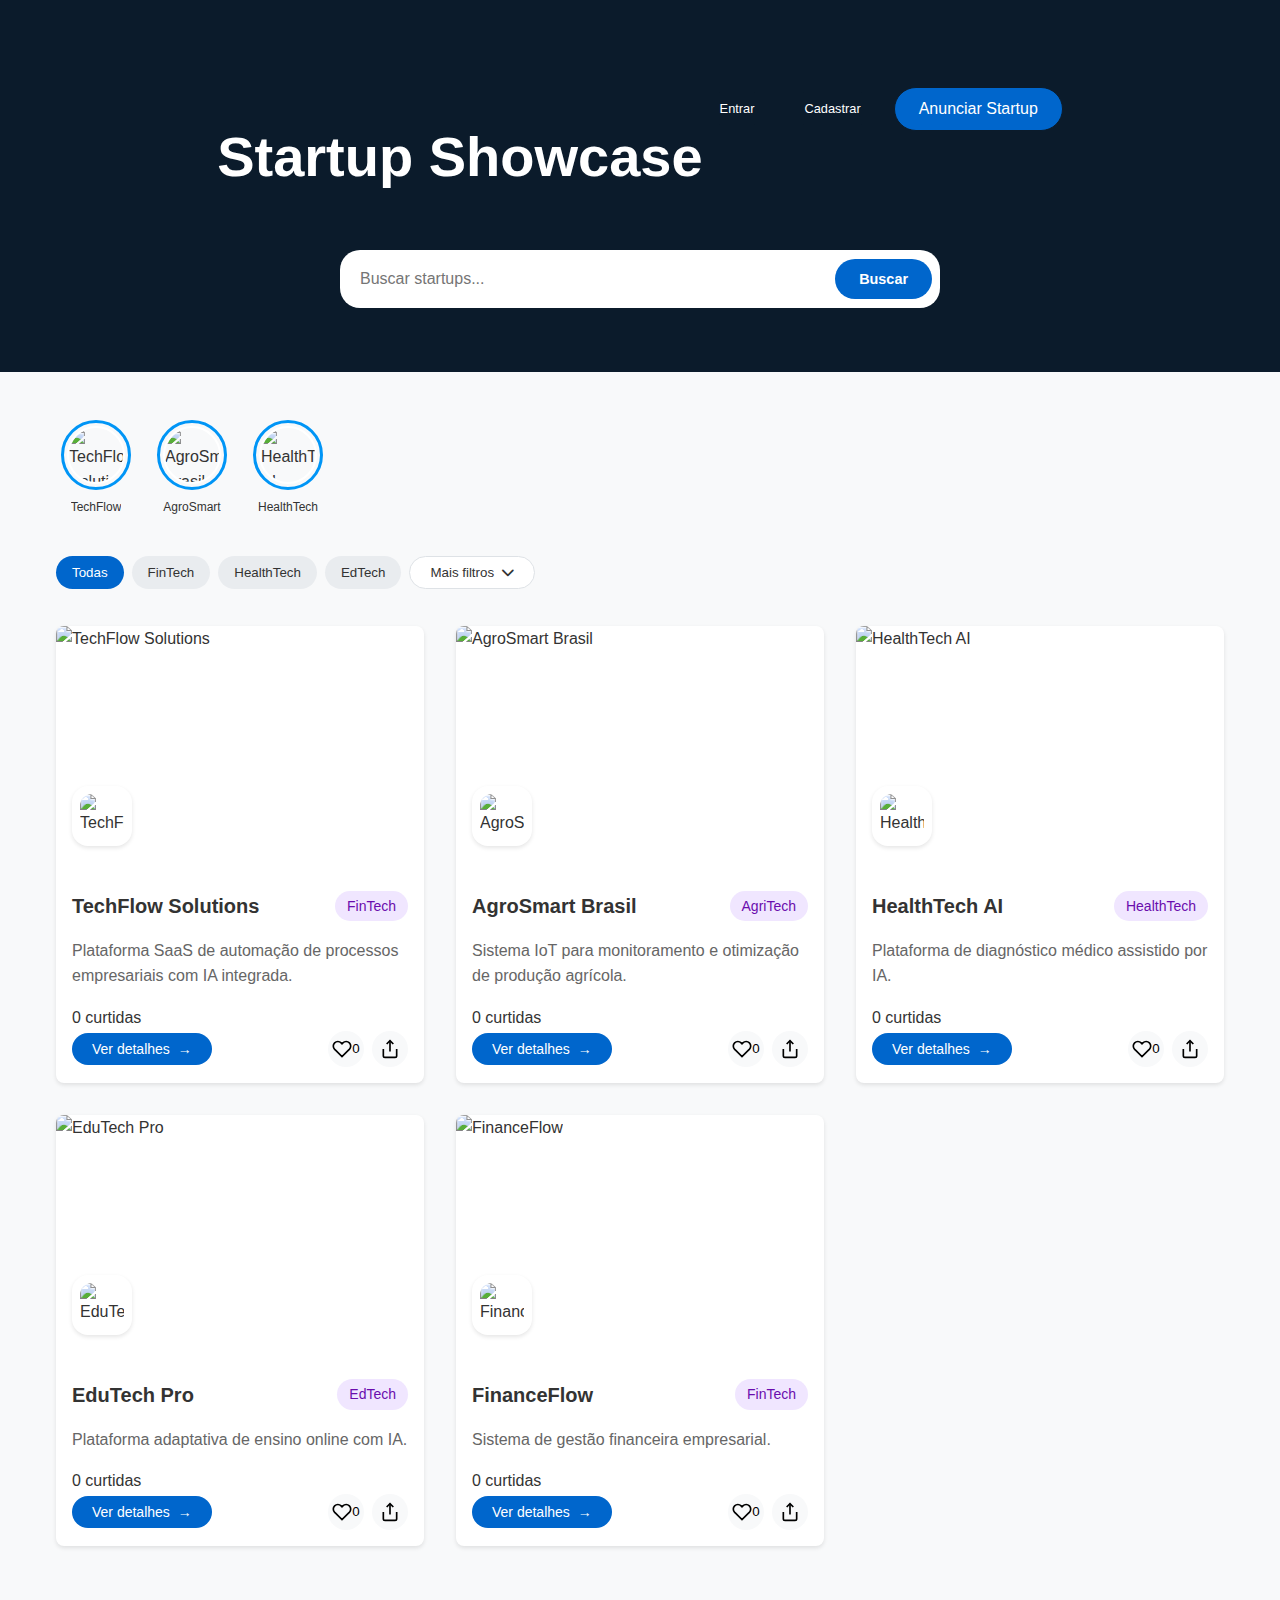
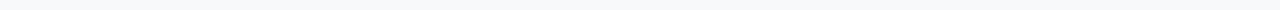
==== index.html @ 5a78ed56 "first commit" ====
<!DOCTYPE html>
<html lang="pt-BR">
<head>
  <meta charset="UTF-8">
  <meta name="viewport" content="width=device-width, initial-scale=1.0">
  <title>Vitrine de Startups</title>
  <link rel="stylesheet" href="styles/style.css">
  <link rel="stylesheet" href="https://cdnjs.cloudflare.com/ajax/libs/font-awesome/6.0.0-beta3/css/all.min.css">
</head>
<body>
  <header class="header">
    <div class="container">
      <div class="header-top">
        <h1>Startup Showcase</h1>
        <div class="hamburger">
          <span></span>
          <span></span>
          <span></span>
        </div>
        <nav class="nav-menu">
          <button class="nav-button login-btn">Entrar</button>
          <button class="nav-button cadastro-btn">Cadastrar</button>
          <button class="nav-button primary">Anunciar Startup</button>
          <button class="nav-button logout-btn" style="display: none;" onclick="logout()">Sair</button>
        </nav>
      </div>
      <div class="search-container">
        <div class="search-box">
          <input type="text" id="searchInput" placeholder="Buscar startups...">
          <button class="search-button">Buscar</button>
        </div>
      </div>
    </div>
  </header>

  <div class="menu-overlay"></div>

  <main class="container">
    <div class="stories-container" id="storiesContainer"></div>
    <div class="category-filter" id="categoryFilter"></div>
    <div class="startup-grid" id="startupGrid"></div>
  </main>

  <!-- Popup de Login -->
  <div class="popup-overlay" id="popupOverlay"></div>
  <div class="popup" id="loginPopup">
    <button class="close-popup" id="closePopup">×</button>
    <h2>Faça login para continuar</h2>
    <p>Você precisa estar logado para interagir com as startups.</p>
    <div class="popup-buttons">
      <button class="popup-button" id="popupLoginButton">Login</button>
      <button class="popup-button" id="popupCadastroButton">Cadastrar</button>
    </div>
  </div>

  <!-- Story Modal -->
  <div class="story-modal" id="storyModal">
    <div class="story-modal-content">
      <button class="story-modal-close" onclick="closeStoryModal()">×</button>
      <img id="storyImage" src="" alt="Story" class="story-modal-image">
      <div class="story-info">
        <div class="story-header">
          <img id="storyLogo" src="" alt="Logo" class="story-logo">
          <span id="storyName" class="story-name-active"></span>
        </div>
      </div>
    </div>
  </div>

  <!-- Startup Modal -->
  <div class="modal" id="startupModal">
    <div class="modal-content">
      <div class="modal-header">
        <h2 id="modalTitle"></h2>
        <button class="close-button" onclick="closeModal()">×</button>
      </div>
      <div class="modal-body" id="modalBody"></div>
    </div>
  </div>

  <script src="js/app.js"></script>
  <script src="js/auth-popup.js"></script>
</body>
</html>
---- styles/style.css ----
:root {
  --primary-color: #0066cc;
  --secondary-color: #f5f5f5;
  --text-color: #333;
  --border-color: #e6e6e6;
  --dark-blue: #0B1B2B;
  --white: #ffffff;
  --gray-100: #f8f9fa;
  --gray-200: #e9ecef;
  --gray-300: #dee2e6;
  --light-purple: #f0e6ff;
  --bright-purple: #8485f0;
  --primary-purple: #6a0dad;
  --transition: all 0.3s ease;
  --z-modal: 1000;
}

* {
  margin: 0;
  padding: 0;
  box-sizing: border-box;
}

body {
  font-family: -apple-system, BlinkMacSystemFont, 'Segoe UI', Roboto, Oxygen, Ubuntu, Cantarell, sans-serif;
  color: var(--text-color);
  background-color: var(--gray-100);
  line-height: 1.6;
}

.container {
  max-width: 1200px;
  margin: 0 auto;
  padding: 0 1rem;
}

.header {
  background-color: var(--dark-blue);
  color: var(--white);
  padding: 4rem 0;
  min-height: 40vh;
  display: flex;
  align-items: center;
  position: relative; /* Adicionado para posicionamento absoluto dos botões */
}

.header-top {
  display: flex;
  justify-content: space-between;
  align-items: center;
  margin-bottom: 1rem; 
  margin-top: 1rem; 
}

.header-logo {
  width: 90px; /* Ajuste o tamanho conforme necessário */
  height: auto;
  margin-right: 1rem; /* Adiciona um espaçamento à direita da logo */
}

.header h1 {
  font-size: 3.5rem;
  font-weight: bold;
  text-align: center;
  margin-bottom: 2rem;
  margin-top: 2rem; /* Adicionado para mover o título para baixo */
}

.nav-buttons {
  display: flex;
  gap: 1rem;
  padding: 0.5rem;
}

.nav-button {
  padding: 0.5rem 1rem;
  border: 1px solid var(--dark-blue);
  border-radius: 999px;
  background: transparent;
  color: var(--white);
  cursor: pointer;
  transition: var(--transition);
  font-size: 0.8rem;
  font-weight: 500;
}

.nav-button:hover {
  background: rgba(255, 255, 255, 0.1);
}

.nav-button.primary {
  font-size: 1rem;
  cursor: pointer;
  padding: 0.75rem 1.5rem;
  border-radius: 25px;
  transition: 0.2s;
  white-space: nowrap;
  background: #0066cc;;
}

.nav-button.primary:hover {
  background: #0052a3;
}

/* Estilos da busca - Base */
.search-container {
  display: flex;
  gap: 0.5rem;
  justify-content: center;
  margin-top: 1rem;
}

.search-box {
  display: flex;
  align-items: center;
  background-color: var(--white);
  border-radius: 20px;
  padding: 0.5rem;
  flex: 1;
  min-width: 0;
  max-width: 600px;
}

.search-box i {
  color: #666;
  margin-right: 0.5rem;
}

.search-box input {
  flex: 1;
  border: none;
  padding: 0.75rem;
  font-size: 1rem;
  outline: none;
}

.search-button {
  background-color: var(--primary-color);
  color: var(--white);
  border: none;
  padding: 0.75rem 1.5rem;
  border-radius: 20px;
  cursor: pointer;
  font-weight: 600;
  font-size: 0.9rem;
  transition: transform 0.2s ease;
}

.search-button:active {
  transform: scale(0.95);
}

/* Responsividade - Telas menores */
@media (max-width: 600px) {
  .search-container {
    flex-direction: column;
    align-items: center;
  }

  .search-box {
    width: 100%;
  }

  .search-box input {
    width: 100%;
  }

  .search-button {
    width: auto;
    margin: 0.5rem auto 0;
    min-width: 150px;
    display: flex;
    justify-content: center;
  }
}

/* Telas muito pequenas */
@media (max-width: 344px) {
  .search-box {
    flex-direction: column;
    padding: 0.5rem;
  }

  .search-box input {
    margin-bottom: 0.5rem;
    width: 100%;
  }

  .search-button {
    width: 80%;
    margin: 0.5rem auto 0;
  }
}

/* Category Filter */
.category-filter {
  display: flex;
  flex-wrap: wrap;
  gap: 0.5rem;
  padding: 1rem 0;
  margin-bottom: 1rem;
  position: relative;
}

.main-categories {
  display: flex;
  flex-wrap: wrap;
  gap: 0.5rem;
  margin-bottom: 0.5rem;
  position: relative;
  top: 1.2rem;
}

.extra-categories-container {
  width: 100%;
  max-height: 0;
  overflow: hidden;
  transition: max-height 0.3s ease;
  margin-top: 0.5rem;
}

.extra-categories-container.show {
  max-height: 200px; /* Ajuste esse valor conforme necessário */
}

.extra-categories {
  display: flex;
  flex-wrap: wrap;
  gap: 0.5rem;
  padding: 1rem 0;
  border-top: 1px solid var(--gray-200);
  margin-top: 1rem;
}

.extra-categories.show {
  opacity: 1;
  transform: translateY(0);
}

.category-button {
  padding: 0.5rem 1rem;
  border: none;
  border-radius: 999px;
  background: var(--gray-200);
  color: var(--text-color);
  cursor: pointer;
  transition: var(--transition);
}

.category-button:hover {
  background: var(--gray-300);
}

.category-button.active {
  background: var(--primary-color);
  color: var(--white);
}

.category-button.more-filters {
  background: var(--white);
  border: 1px solid var(--gray-300);
  display: inline-flex;
  align-items: center;
  gap: 0.5rem;
  padding: 0.5rem 1.25rem;
  z-index: 2;
}

.category-button.more-filters i {
  transition: transform 0.3s ease;
}

.category-button.more-filters.active i {
  transform: rotate(180deg);
}

.extra-category {
  display: none;
  opacity: 0;
  transform: translateY(-10px);
  transition: var(--transition);
}

.extra-category.show {
  display: inline-flex;
  opacity: 1;
  transform: translateY(0);
}

.startup-grid {
  display: grid;
  grid-template-columns: repeat(auto-fill, minmax(280px, 1fr));
  gap: 2rem;
  padding: 2rem 0;
  top: -2rem;
  position: relative;
}

.startup-card {
  background: var(--white);
  border-radius: 0.5rem;
  overflow: hidden;
  box-shadow: 0 2px 4px rgba(0, 0, 0, 0.1);
  transition: var(--transition);
}

.startup-card:hover {
  transform: translateY(-4px);
  box-shadow: 0 4px 8px rgba(0, 0, 0, 0.1);
}

.card-image {
  position: relative;
  height: 200px;
  margin-bottom: 3rem; /* Adiciona espaço abaixo da imagem */
}

/* Nova classe específica para a imagem de fundo */
.card-background-image {
  width: 100%;
  height: 100%;
  object-fit: cover;
}

.card-logo {
  position: absolute;
  bottom: -20px;
  left: 1rem;
  background: var(--white);
  border-radius: 1rem;  /* Aumentado para bordas mais arredondadas */
  width: 60px;  /* Aumentado e padronizado */
  height: 60px;  /* Aumentado e padronizado */
  z-index: 2;
  padding: 0.5rem;
  box-shadow: 0 2px 4px rgba(0, 0, 0, 0.1);
  display: flex;
  align-items: center;
  justify-content: center;
}

/* Nova classe específica para a imagem do logo */
.card-logo-image {
  width: 100%;
  height: 100%;
  object-fit: cover;  /* Alterado para cover para melhor preenchimento */
  border-radius: 0.75rem;  /* Bordas arredondadas para a imagem */
}

.card-content {
  padding: 1rem;
  position: relative;
  z-index: 1;
}

.card-header {
  display: flex;
  justify-content: space-between;
  align-items: center;
  margin-bottom: 1rem;
}

.card-title {
  font-size: 1.25rem;
  font-weight: 600;
}

.card-category {
  background: var(--light-purple);
  color: var(--primary-purple);
  padding: 0.25rem 0.75rem;
  border-radius: 999px;
  font-size: 0.875rem;
}

.card-description {
  color: #666;
  margin-bottom: 1rem;
  display: -webkit-box;
  -webkit-box-orient: vertical;
  overflow: hidden;
}

.card-actions {
  display: flex;
  justify-content: space-between;
  align-items: center;
}

.details-button {
  color: var(--white); /* Alterado para branco */
  background: var(--primary-color); /* Adicionado fundo */
  text-decoration: none;
  cursor: pointer;
  padding: 0.5rem 1.25rem;
  border-radius: 999px; /* Mais arredondado */
  font-size: 0.875rem;
  font-weight: 500;
  transition: var(--transition);
  border: none;
  display: inline-flex;
  align-items: center;
  gap: 0.5rem;
}

.details-button:hover {
  background: #0052a3; /* Cor mais escura no hover */
  text-decoration: none; /* Removido sublinhado */
  transform: translateY(-1px);
}

.details-button::after {
  content: "→";
  transition: transform 0.2s ease;
}

.details-button:hover::after {
  transform: translateX(4px);
}

.action-buttons {
  display: flex;
  gap: 0.5rem;
}

.action-button {
  background: var(--gray-100);
  border: none;
  width: 36px;
  height: 36px;
  border-radius: 50%;
  cursor: pointer;
  display: flex;
  align-items: center;
  justify-content: center;
  transition: var(--transition);
}

.action-button:hover {
  background: var(--gray-200);
}

.action-button.liked {
  background: #ffe6e6;
  color: #ff4d4d;
}

/* Modal */
.modal {
  display: none;
  position: fixed;
  inset: 0;
  background: rgba(0, 0, 0, 0.5);
  z-index: 1000;
}

.modal.active {
  display: flex;
  align-items: center;
  justify-content: center;
}

.modal-content {
  background: var(--white);
  border-radius: 0.5rem;
  width: 90%;
  max-width: 800px;
  max-height: 90vh;
  overflow-y: auto;
}

.modal-header {
  padding: 1rem;
  border-bottom: 1px solid var(--border-color);
  display: flex;
  justify-content: space-between;
  align-items: center;
  position: sticky;
  top: 0;
  background: var(--white);
}

.close-button {
  background: none;
  border: none;
  font-size: 1.5rem;
  cursor: pointer;
  width: 36px;
  height: 36px;
  border-radius: 50%;
  display: flex;
  align-items: center;
  justify-content: center;
}

.close-button:hover {
  background: var(--gray-100);
}

.modal-body {
  padding: 1.5rem;
}

.startup-info {
  display: grid;
  grid-template-columns: 1fr;
  gap: 1.5rem;
}

@media (min-width: 768px) {
  .startup-info {
    grid-template-columns: 1fr 1fr;
  }
}

.startup-image img {
  width: 100%;
  height: 300px;
  object-fit: cover;
  border-radius: 0.5rem;
}

.info-content h3 {
  font-size: 1.25rem;
  margin-bottom: 1rem;
}

.team-section {
  margin-top: 2rem;
}

.team-grid {
  display: grid;
  grid-template-columns: repeat(auto-fit, minmax(200px, 1fr));
  gap: 1rem;
  margin-top: 1rem;
}

.team-member {
  text-align: center;
  padding: 1rem;
  background: var(--gray-100);
  border-radius: 0.5rem;
}

.team-member img {
  width: 5rem;
  height: 5rem;
  border-radius: 50%;
  margin-bottom: 0.5rem;
}

.team-member-name {
  font-weight: 600;
  margin-bottom: 0.25rem;
}

.team-member-role {
  color: #666;
  font-size: 0.875rem;
  margin-bottom: 0.5rem;
}

.roadmap-section {
  margin-top: 2rem;
}

.roadmap-timeline {
  margin-top: 1rem;
  padding-left: 1.5rem;
  border-left: 2px solid var(--gray-200);
}

.roadmap-item {
  position: initial;
  padding-bottom: 1.5rem;
}

.roadmap-item::before {
  content: '';
  position: absolute;
  left: -1.65rem;
  top: 0.25rem;
  width: 1rem;
  height: 1rem;
  background: var(--primary-color);
  border-radius: 50%;
}

.roadmap-date {
  font-weight: 600;
  color: var(--primary-color);
}

.documents-section {
  margin-top: 2rem;
}

.document-list {
  display: flex;
  flex-wrap: wrap;
  gap: 1rem;
  margin-top: 1rem;
}

.document-link {
  display: inline-flex;
  align-items: center;
  gap: 0.5rem;
  padding: 0.5rem 1rem;
  background: var(--light-purple);
  color: var(--primary-purple);
  border-radius: 0.5rem;
  text-decoration: none;
  transition: var(--transition);
}

.document-link:hover {
  background: var(--bright-purple);
  color: var(--white);
}

.video-container {
  margin-top: 2rem;
}

.video-wrapper {
  position: relative;
  padding-bottom: 56.25%;
  height: 0;
  overflow: hidden;
  border-radius: 0.5rem;
  margin-top: 1rem;
}

.video-wrapper iframe {
  position: absolute;
  top: 0;
  left: 0;
  width: 100%;
  height: 100%;
  border: none;
}

@media (max-width: 768px) {
  .header-top {
    flex-direction: column;
    gap: 1rem;
    text-align: center;
  }

  .nav-buttons {
    position: absolute;
    right: 1rem;
    top: 1rem;
    flex-wrap: nowrap;
    width: auto;
    justify-content: flex-end;
  }

  .search-container {
    flex-direction: column;
  }

  .search-box {
    width: 100%;
    margin-bottom: 1rem;
  }

  .search-button {
    width: auto;
    align-self: flex-start;
  }
}

@media (max-width: 480px) {
  .nav-buttons {
    gap: 0.5rem;
  }

  .nav-button {
    padding: 0.5rem 0.75rem;
    font-size: 0.85rem;
  }

  .header h1 {
    font-size: 2rem;
    margin-top: 1rem;
    position: relative;
    top: 1rem
  }

  .search-box {
    padding: 0.75rem 1.5rem;
  }

  .search-box input {
    font-size: 1rem;
    padding: 0.5rem;
  }

  .search-box i {
    margin-right: 0.75rem;
    font-size: 1.1rem;
  }
}

/* Ajustes para telas muito grandes */
@media (min-width: 1440px) {
  .container {
    max-width: 1400px;
  }

  .header h1 {
    font-size: 3rem;
  }

  .search-box {
    min-width: 900px;
  }

  .nav-buttons {
    right: 5rem;
  }
}

/* Menu Hamburger */
.hamburger {
  display: none;
  background: none;
  border: none;
  cursor: pointer;
  padding: 0.5rem;
  z-index: var(--z-modal);
  position: absolute;
  right: 1rem; /* Alterado de left para right */
  top: 1rem;
}

.hamburger span {
  display: block;
  width: 25px;
  height: 3px;
  background-color: var(--white);
  margin: 5px 0;
  transition: var(--transition);
}

.nav-menu {
  display: flex;
  gap: 1rem;
  align-items: center;
  justify-content: flex-end; /* Adicionado para alinhar os botões à direita */
  width: auto;
  position: relative;
  top: -3rem;
}

/* Media Query para Mobile */
@media (max-width: 768px) {
    .hamburger {
        display: block;
    }

    .nav-menu {
        position: fixed;
        top: 0;
        left: -100%;
        height: 100vh;
        width: 70%;
        background-color: var(--dark-blue);
        flex-direction: column;
        padding: 4rem 2rem;
        transition: left 0.3s ease;
        z-index: calc(var(--z-modal) - 1);
    }

    .nav-menu.active {
        left: 0;
    }

    .hamburger.active span:first-child {
        transform: rotate(45deg) translate(5px, 5px);
    }

    .hamburger.active span:nth-child(2) {
        opacity: 0;
    }

    .hamburger.active span:last-child {
        transform: rotate(-45deg) translate(7px, -7px);
    }

    .nav-button {
        width: 100%;
        padding: 1rem;
        text-align: center;
        top: -22rem;
        position: relative;
    }

    .nav-buttons {
        display: none;
    }
}

.menu-overlay {
    display: none;
    position: fixed;
    top: 0;
    left: 0;
    width: 100%;
    height: 100%;
    background-color: rgba(0, 0, 0, 0.5);
    z-index: calc(var(--z-modal) - 2);
}

.menu-overlay.active {
    display: block;
}


/* Popup Overlay */
.popup-overlay {
  position: fixed;
  top: 0;
  left: 0;
  width: 100%;
  height: 100%;
  background: rgba(0, 0, 0, 0.5);
  z-index: 1000;
  opacity: 0;
  visibility: hidden;
  transition: opacity 0.3s, visibility 0.3s;
}

.popup-overlay.active {
  opacity: 1;
  visibility: visible;
}

/* Popup */
.popup {
  position: fixed;
  top: 50%;
  left: 50%;
  transform: translate(-50%, -50%);
  background: white;
  padding: 2rem;
  border-radius: 2rem;
  z-index: 1001;
  opacity: 0;
  visibility: hidden;
  transition: opacity 0.3s, visibility 0.3s;
  max-width: 400px;
  width: 90%;
  text-align: center;
}

.popup.active {
  opacity: 1;
  visibility: visible;
}

/* Estilos adicionais pro popup */
.popup h2 {
  margin-top: 0;
  font-size: 1.5rem;
  color: #333;
}

.popup p {
  margin: 0.5rem 0 1rem;
  color: #666;
}

.popup-buttons {
  display: flex;
  gap: 1rem;
  justify-content: center;
}

.popup-button {
  padding: 0.5rem 1rem;
  border: none;
  border-radius: 5rem;
  cursor: pointer;
  font-size: 1rem;
  transition: background 0.3s;
}

.popup-button:first-child {
  background: #007bff;
  color: white;
}

.popup-button:last-child {
  background: #0e2338;
  color: white;
}

.popup-button:hover {
  opacity: 0.9;
}

.close-popup {
  position: absolute;
  top: 10px;
  right: 10px;
  background: none;
  border: none;
  font-size: 1.5rem;
  cursor: pointer;
  color: #666;
}


/* Stories */
.stories-container {
  display: flex;
  overflow-x: auto;
  gap: 1rem;
  padding: 1rem 0;
  margin-bottom: 20px;
  top: 2rem;
  position: relative;
  scroll-behavior: smooth;
  -webkit-overflow-scrolling: touch;
  width: 100%;
  box-sizing: border-box;
  scrollbar-width: none;
  -ms-overflow-style: none;
}

.stories-container::-webkit-scrollbar {
  display: none;
}

.story {
  flex: 0 0 80px;
  display: flex;
  flex-direction: column;
  align-items: center;
  gap: 0.5rem;
  cursor: pointer;
}

.story.viewed .story-image-container {
  border-color: var(--gray-300);
}

.story-image-container {
  width: 70px;
  height: 70px;
  border-radius: 50%;
  border: 3px solid #0095f6;
  padding: 3px;
  display: flex;
  align-items: center;
  justify-content: center;
  transition: transform 0.2s;
  position: relative;
  overflow: hidden;
}

.story-image-container:hover {
  transform: scale(1.1);
}

.story-image-container::before {
  content: '';
  position: absolute;
  top: 0;
  left: 0;
  width: 100%;
  height: 100%;
  background-image: var(--background-image);
  background-size: cover;
  background-position: center;
  filter: blur(5px);
  z-index: 1;
}

.story-image {
  width: 100%;
  height: 100%;
  border-radius: 50%;
  object-fit: cover;
  border: 2px solid #fff;
  position: relative;
  z-index: 2;
  display: block;
}

.story-name {
  font-size: 0.75rem;
  color: var(--text-color);
  max-width: 70px;
  text-align: center;
  overflow: hidden;
  text-overflow: ellipsis;
  white-space: nowrap;
}

/* Responsividade */
@media (max-width: 768px) {
  .story {
    flex: 0 0 70px;
  }

  .story-image-container {
    width: 60px;
    height: 60px;
  }

  .story-name {
    font-size: 0.7rem;
    max-width: 60px;
  }
}

/* Story Modal */
.story-modal {
  position: fixed;
  top: 0;
  left: 0;
  width: 100%;
  height: 100%;
  background: rgba(0, 0, 0, 0.9);
  display: flex;
  align-items: center;
  justify-content: center;
  z-index: 2000;
  opacity: 0;
  visibility: hidden;
  transition: opacity 0.3s, visibility 0.3s;
}

.story-modal.active {
  opacity: 1;
  visibility: visible;
}

.story-modal-content {
  position: relative;
  max-width: 400px;
  width: 100%;
  height: 80vh;
  top: 2rem;
}

.story-modal-image {
  width: 100%;
  height: 100%;
  object-fit: cover;
  border-radius: 8px;
}

.story-modal-text {
  position: absolute;
  top: 1rem;
  left: 1rem;
  right: 1rem;
  padding: 0.5rem;
  background: rgba(0, 0, 0, 0.5);
  border-radius: 8px;
  color: white;
  font-weight: 500;
}

.story-modal-close {
  position: absolute;
  top: 1rem;
  right: 1rem;
  background: rgba(0, 0, 0, 0.5);
  color: white;
  border: none;
  width: 32px;
  height: 32px;
  border-radius: 50%;
  cursor: pointer;
  display: flex;
  align-items: center;
  justify-content: center;
  font-size: 1.5rem;
  z-index: 3; /* Aumentado pra garantir que fique acima dos botões de navegação */
}

.story-logo {
  border-radius: 50rem;
  height: 3.5rem;
  width: 3.5rem;
}

.story-name-active {
  font-size: 1.4rem;
  color: var(--white);
  top: 0rem;
  position: relative;
}

.story-header {
  display: flex;
  align-items: center;
  gap: 1rem;
  margin-bottom: 1rem;
  position: fixed;
  top: 1rem;
  z-index: 2; /* Garante que o header fique acima da imagem, mas abaixo do botão de fechar */
}

/* Botões de navegação */
.story-nav {
  position: absolute;
  top: 0;
  left: 0;
  width: 100%;
  height: 100%;
  display: flex;
  justify-content: space-between;
  align-items: center;
  z-index: 2; /* Garante que os botões fiquem acima da imagem */
}

.story-nav-button {
  background: rgba(0, 0, 0, 0.3);
  color: white;
  border: none;
  width: 40px;
  height: 40px;
  border-radius: 50%;
  display: flex;
  align-items: center;
  justify-content: center;
  cursor: pointer;
  font-size: 1.5rem;
  transition: background 0.3s;
}

.story-nav-button:hover {
  background: rgba(0, 0, 0, 0.5);
}

.story-nav-button.prev {
  margin-left: 1rem;
}

.story-nav-button.next {
  margin-right: 1rem;
}

@media (max-width: 768px) {
  .story-modal-image {
    height: 70vh;
  }

  .story-nav-button {
    width: 35px;
    height: 35px;
    font-size: 1.2rem;
  }
}












/* Add Story Button */
.add-story {
  flex: 0 0 80px;
  display: flex;
  flex-direction: column;
  align-items: center;
  gap: 0.5rem;
  cursor: pointer;
}

.add-story .story-image-container {
  width: 70px;
  height: 70px;
  border-radius: 50%;
  border: 3px dashed #666; /* Borda tracejada pra indicar "adicionar" */
  padding: 3px;
  display: flex;
  align-items: center;
  justify-content: center;
  background: #f0f0f0; /* Fundo cinza claro */
  transition: transform 0.2s;
}

.add-story .story-image-container:hover {
  transform: scale(1.1);
}

.add-story-icon {
  display: flex;
  align-items: center;
  justify-content: center;
  width: 100%;
  height: 100%;
  border-radius: 50%;
  background: #fff; /* Fundo branco pro ícone */
}

.add-story-icon svg {
  width: 24px;
  height: 24px;
  color: #666; /* Cor do ícone */
}

.add-story .story-name {
  font-size: 0.75rem;
  color: var(--text-color);
  max-width: 70px;
  text-align: center;
  overflow: hidden;
  text-overflow: ellipsis;
  white-space: nowrap;
}

/* Responsividade */
@media (max-width: 768px) {
  .add-story {
    flex: 0 0 70px;
  }

  .add-story .story-image-container {
    width: 60px;
    height: 60px;
  }

  .add-story .story-name {
    font-size: 0.7rem;
    max-width: 60px;
  }
}
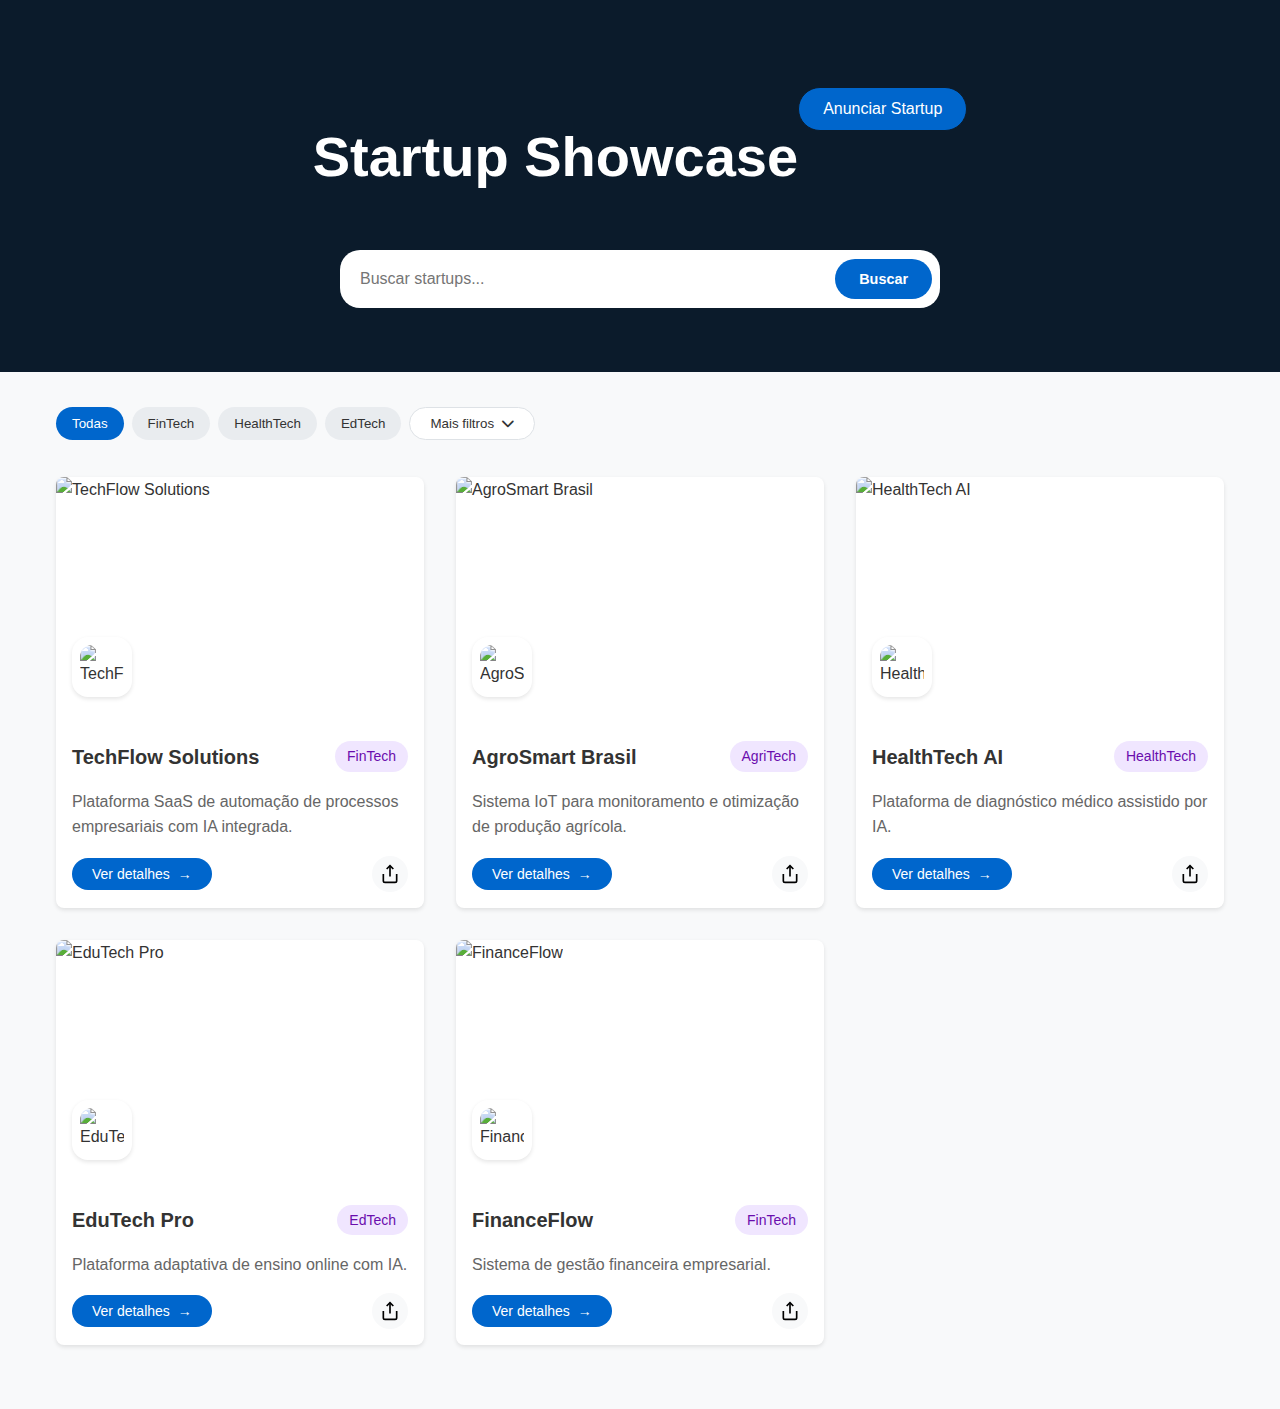
==== commit 6df2d2cb: "fix" ====
--- a/index.html
+++ b/index.html
@@ -18,8 +18,6 @@
           <span></span>
         </div>
         <nav class="nav-menu">
-          <button class="nav-button login-btn">Entrar</button>
-          <button class="nav-button cadastro-btn">Cadastrar</button>
           <button class="nav-button primary">Anunciar Startup</button>
           <button class="nav-button logout-btn" style="display: none;" onclick="logout()">Sair</button>
         </nav>
@@ -36,7 +34,6 @@
   <div class="menu-overlay"></div>
 
   <main class="container">
-    <div class="stories-container" id="storiesContainer"></div>
     <div class="category-filter" id="categoryFilter"></div>
     <div class="startup-grid" id="startupGrid"></div>
   </main>
@@ -79,6 +76,5 @@
   </div>
 
   <script src="js/app.js"></script>
-  <script src="js/auth-popup.js"></script>
 </body>
 </html>
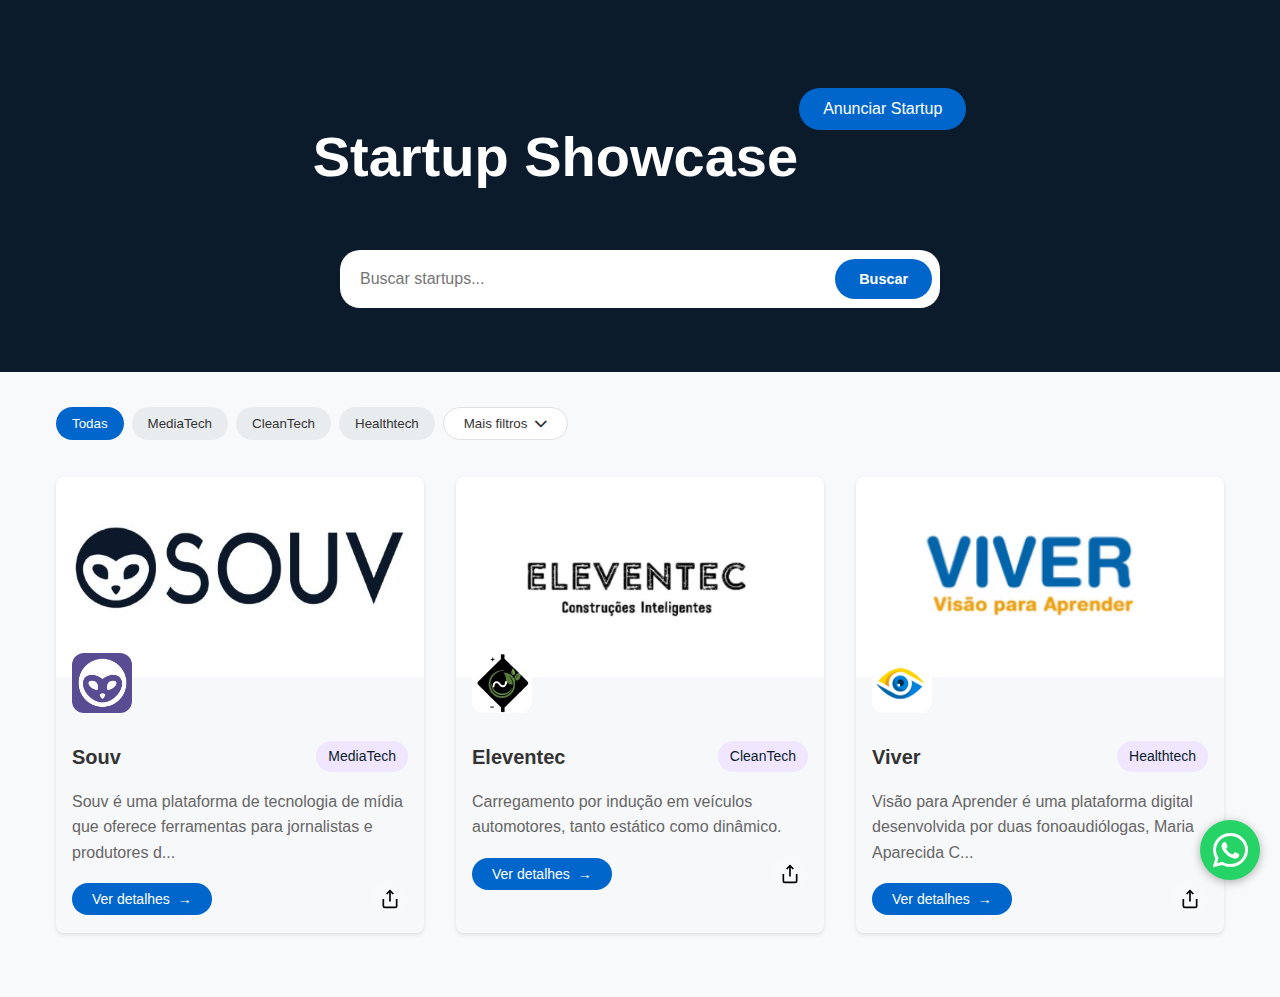
==== commit eca95153: "add botão do whatsapp" ====
--- a/index.html
+++ b/index.html
@@ -19,7 +19,6 @@
         </div>
         <nav class="nav-menu">
           <button class="nav-button primary">Anunciar Startup</button>
-          <button class="nav-button logout-btn" style="display: none;" onclick="logout()">Sair</button>
         </nav>
       </div>
       <div class="search-container">
@@ -75,6 +74,11 @@
     </div>
   </div>
 
+  <!-- Botão flutuante do WhatsApp -->
+  <a href="https://wa.me/557476016290?text=Olá,%20quero%20saber%20mais%20sobre%20a%20empresa!" target="_blank" class="whatsapp-button" title="Fale conosco no WhatsApp">
+    <i class="fab fa-whatsapp"></i>
+  </a>
+
   <script src="js/app.js"></script>
 </body>
-</html>
+</html>--- a/styles/style.css
+++ b/styles/style.css
@@ -96,6 +96,7 @@
   transition: 0.2s;
   white-space: nowrap;
   background: #0066cc;;
+  top: -36rem;
 }
 
 .nav-button.primary:hover {
@@ -297,7 +298,7 @@
 }
 
 .startup-card {
-  background: var(--white);
+  background: #f7f8fa;
   border-radius: 0.5rem;
   overflow: hidden;
   box-shadow: 0 2px 4px rgba(0, 0, 0, 0.1);
@@ -326,13 +327,10 @@
   position: absolute;
   bottom: -20px;
   left: 1rem;
-  background: var(--white);
-  border-radius: 1rem;  /* Aumentado para bordas mais arredondadas */
-  width: 60px;  /* Aumentado e padronizado */
-  height: 60px;  /* Aumentado e padronizado */
+  border-radius: 1rem;
+  width: 60px;
+  height: 60px;
   z-index: 2;
-  padding: 0.5rem;
-  box-shadow: 0 2px 4px rgba(0, 0, 0, 0.1);
   display: flex;
   align-items: center;
   justify-content: center;
@@ -342,6 +340,8 @@
 .card-logo-image {
   width: 100%;
   height: 100%;
+  top: 1rem;
+  position: inherit;
   object-fit: cover;  /* Alterado para cover para melhor preenchimento */
   border-radius: 0.75rem;  /* Bordas arredondadas para a imagem */
 }
@@ -366,7 +366,7 @@
 
 .card-category {
   background: var(--light-purple);
-  color: var(--primary-purple);
+  color: #0b1b2b;;
   padding: 0.25rem 0.75rem;
   border-radius: 999px;
   font-size: 0.875rem;
@@ -514,7 +514,7 @@
 
 .startup-image img {
   width: 100%;
-  height: 300px;
+  height: 100%;
   object-fit: cover;
   border-radius: 0.5rem;
 }
@@ -1239,4 +1239,36 @@
     font-size: 0.7rem;
     max-width: 60px;
   }
+}
+
+.whatsapp-button {
+  position: fixed;
+  bottom: 20px;
+  right: 20px;
+  width: 60px;
+  height: 60px;
+  background-color: #25D366; 
+  border-radius: 50%;
+  display: flex;
+  align-items: center;
+  justify-content: center;
+  box-shadow: 0 2px 10px rgba(0, 0, 0, 0.3); 
+  z-index: 1000;
+  transition: transform 0.3s ease;
+  text-decoration: none; 
+  border: none; 
+}
+
+.whatsapp-button i {
+  font-size: 40px; 
+  color: white; 
+}
+
+.whatsapp-button:hover {
+  transform: scale(1.1); 
+}
+
+.whatsapp-button:visited {
+  text-decoration: none;
+  color: inherit;
 }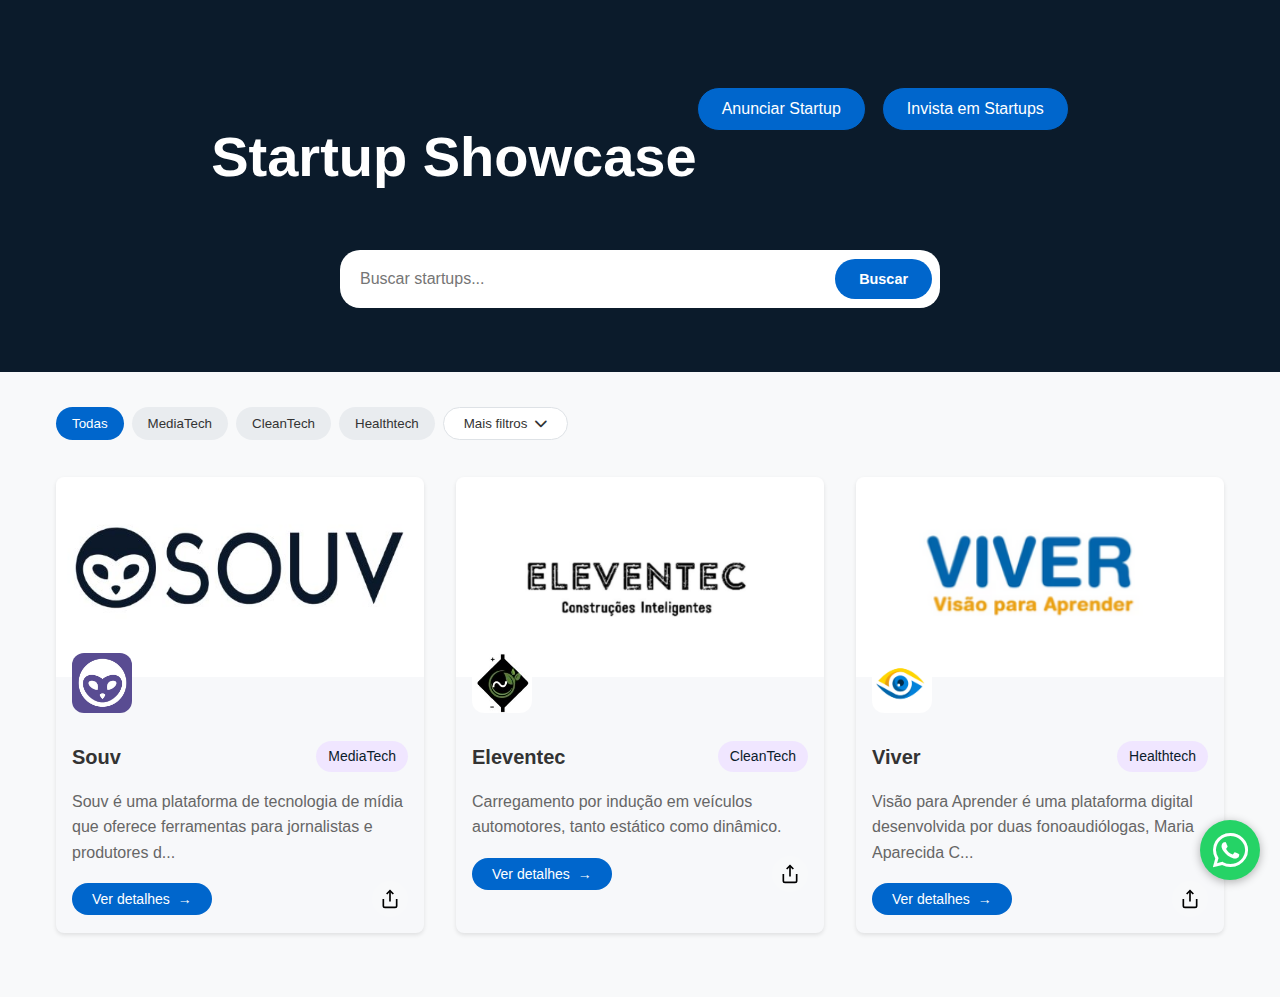
==== commit 3f036490: "add btn" ====
--- a/index.html
+++ b/index.html
@@ -19,6 +19,7 @@
         </div>
         <nav class="nav-menu">
           <button class="nav-button primary">Anunciar Startup</button>
+          <button class="nav-button primary-investimento" id="investirButton">Invista em Startups</button>
         </nav>
       </div>
       <div class="search-container">
--- a/styles/style.css
+++ b/styles/style.css
@@ -99,6 +99,17 @@
   top: -36rem;
 }
 
+.primary-investimento{
+  font-size: 1rem;
+  cursor: pointer;
+  padding: 0.75rem 1.5rem;
+  border-radius: 25px;
+  transition: 0.2s;
+  white-space: nowrap;
+  background: #0066cc;;
+  top: -36rem;
+}
+
 .nav-button.primary:hover {
   background: #0052a3;
 }
@@ -794,7 +805,7 @@
         width: 100%;
         padding: 1rem;
         text-align: center;
-        top: -22rem;
+        top: -35rem;
         position: relative;
     }
 
